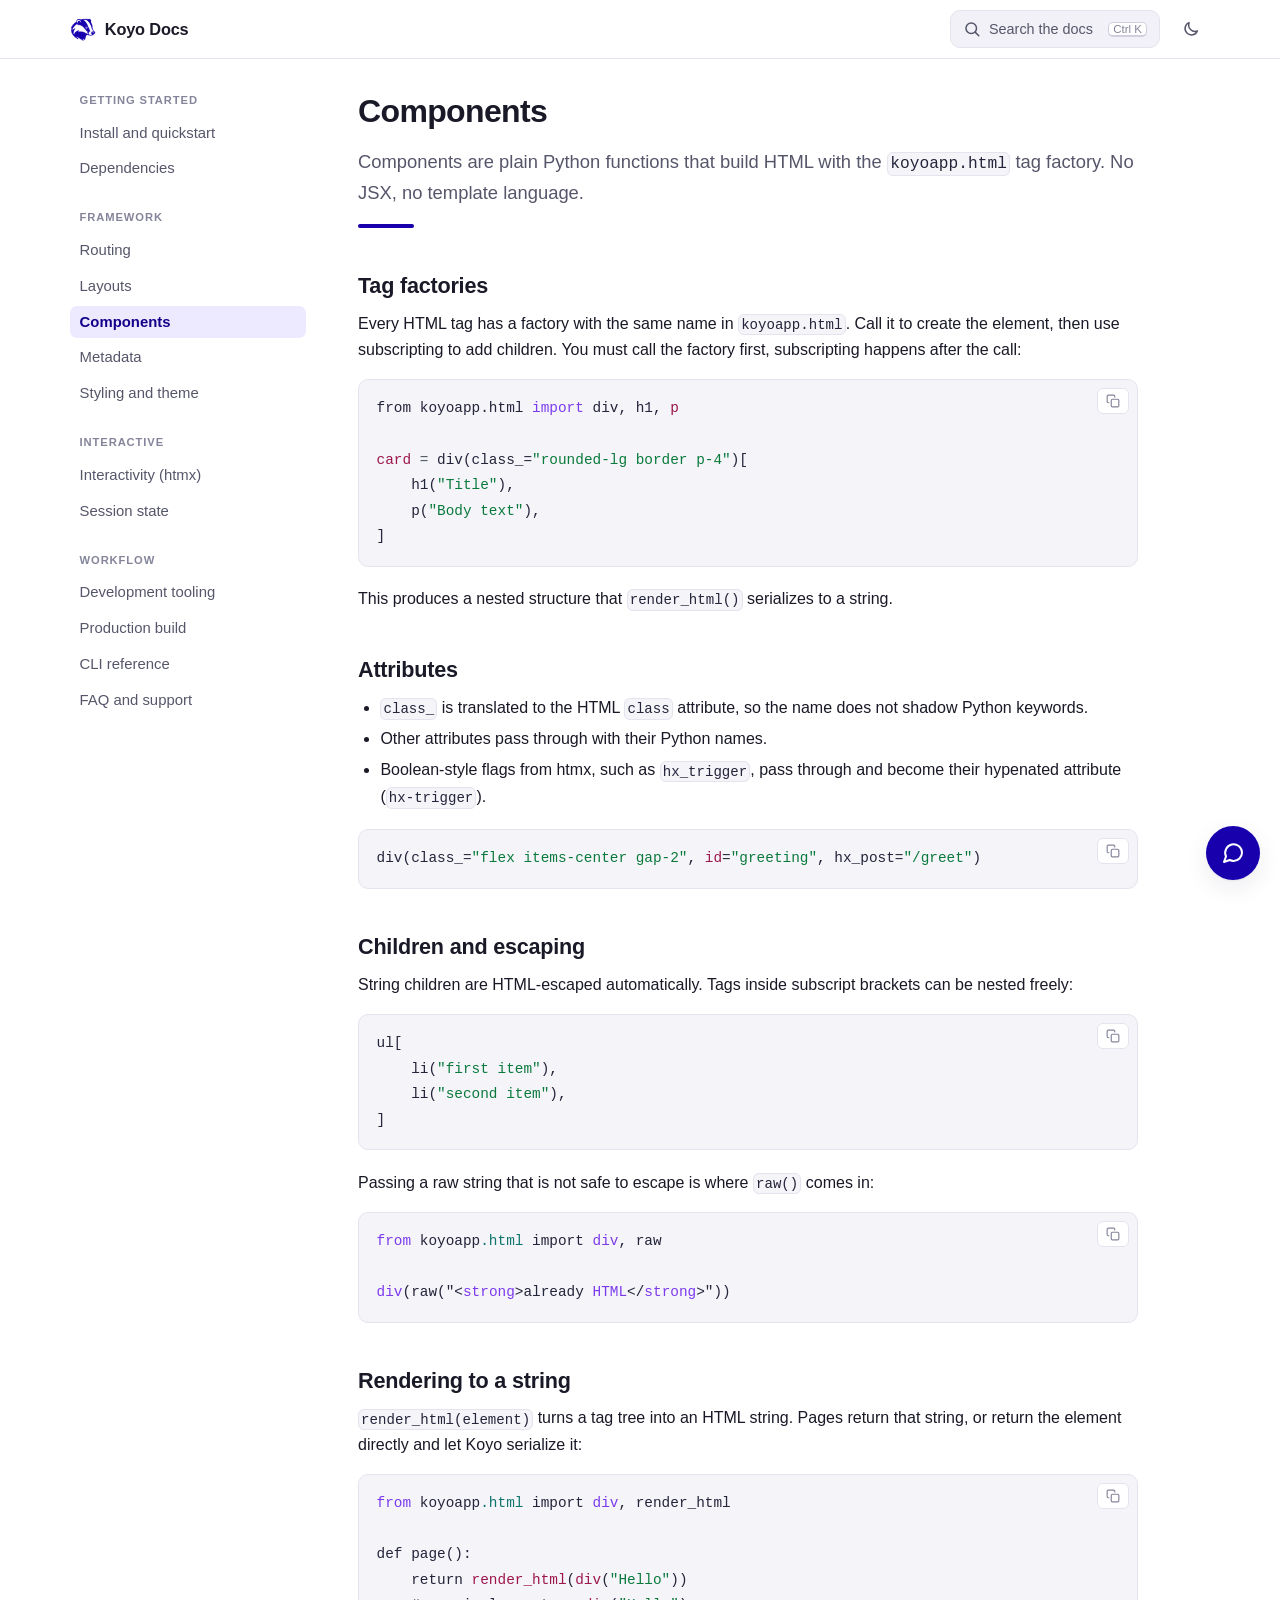
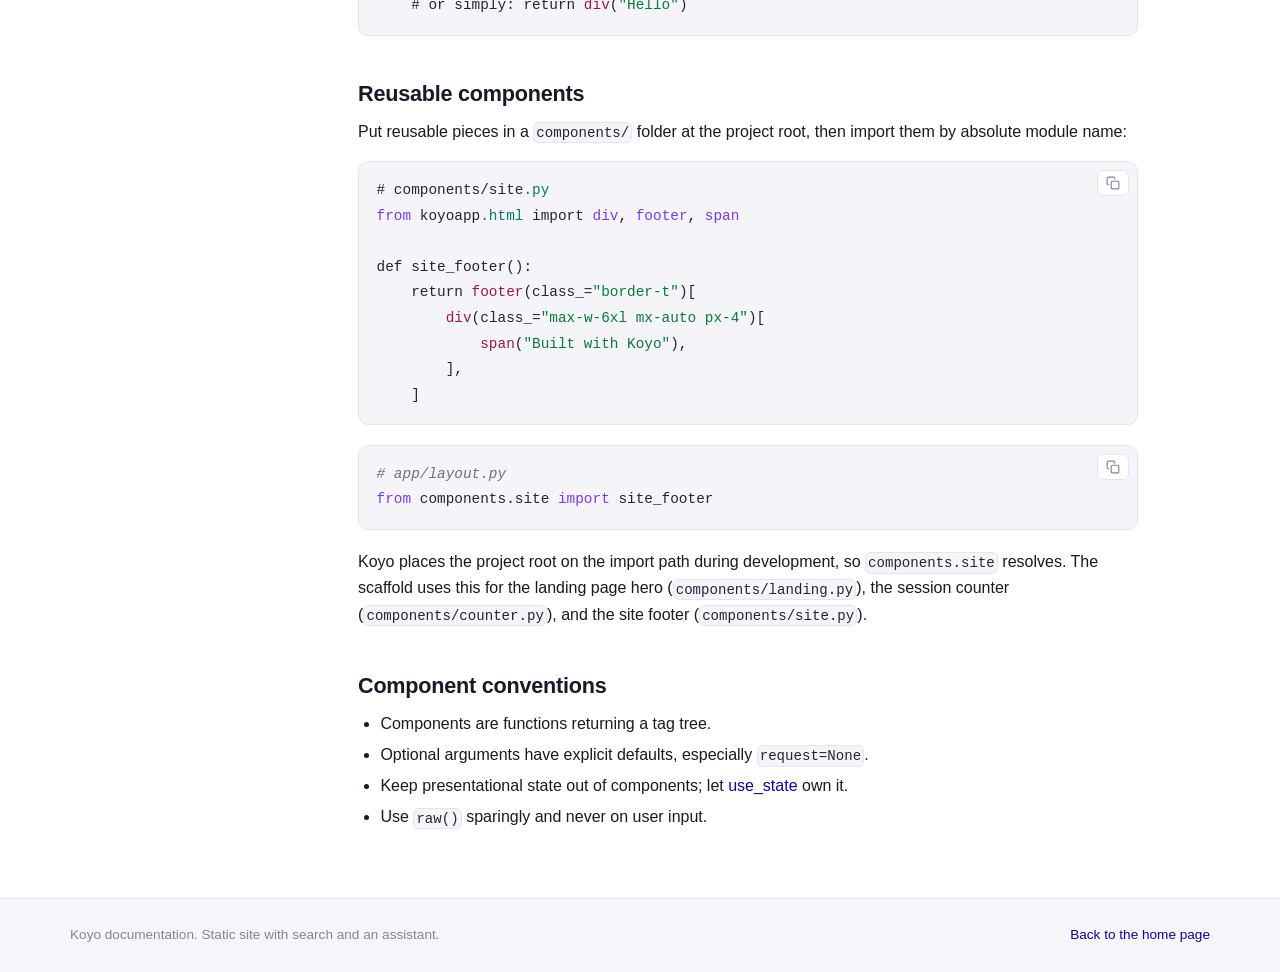
==== docs/components.html @ b1ace638 "update docs for new scaffold" ====
<!doctype html>
<html lang="en">
<head>
<meta charset="utf-8">
<meta name="viewport" content="width=device-width, initial-scale=1">
<meta name="description" content="Build reusable UI with koyoapp.html tag factories, the class_ convention, raw HTML, and a components/ folder.">
<title>Components | Koyo Docs</title>
<link rel="icon" href="assets/favicon.svg" type="image/svg+xml">
<link rel="stylesheet" href="styles.css">
<script src="theme.js"></script>
</head>
<body data-page="components">

<header id="site-header"></header>

<div class="shell">
  <nav class="sidebar" id="sidebar" aria-label="Documentation"></nav>

  <main class="content">
    <article>
      <h1>Components</h1>
      <p class="lede">
        Components are plain Python functions that build HTML with the
        <code>koyoapp.html</code> tag factory. No JSX, no template language.
      </p>
      <div class="rule"></div>

      <section id="tag-factories">
        <h2><a class="anchor" href="#tag-factories">Tag factories<span class="hash">#</span></a></h2>
        <p>
          Every HTML tag has a factory with the same name in
          <code>koyoapp.html</code>. Call it to create the element, then use
          subscripting to add children. You must call the factory first,
          subscripting happens after the call:
        </p>
        <pre><code>from koyoapp.html import div, h1, p

card = div(class_="rounded-lg border p-4")[
    h1("Title"),
    p("Body text"),
]</code></pre>
        <p>
          This produces a nested structure that <code>render_html()</code>
          serializes to a string.
        </p>
      </section>

      <section id="attributes">
        <h2><a class="anchor" href="#attributes">Attributes<span class="hash">#</span></a></h2>
        <ul>
          <li>
            <code>class_</code> is translated to the HTML <code>class</code>
            attribute, so the name does not shadow Python keywords.
          </li>
          <li>Other attributes pass through with their Python names.</li>
          <li>
            Boolean-style flags from htmx, such as <code>hx_trigger</code>,
            pass through and become their hypenated attribute
            (<code>hx-trigger</code>).
          </li>
        </ul>
        <pre><code>div(class_="flex items-center gap-2", id="greeting", hx_post="/greet")</code></pre>
      </section>

      <section id="children">
        <h2><a class="anchor" href="#children">Children and escaping<span class="hash">#</span></a></h2>
        <p>
          String children are HTML-escaped automatically. Tags inside
          subscript brackets can be nested freely:
        </p>
        <pre><code>ul[
    li("first item"),
    li("second item"),
]</code></pre>
        <p>
          Passing a raw string that is not safe to escape is where
          <code>raw()</code> comes in:
        </p>
        <pre><code>from koyoapp.html import div, raw

div(raw("&lt;strong&gt;already HTML&lt;/strong&gt;"))</code></pre>
      </section>

      <section id="render">
        <h2><a class="anchor" href="#render">Rendering to a string<span class="hash">#</span></a></h2>
        <p>
          <code>render_html(element)</code> turns a tag tree into an HTML
          string. Pages return that string, or return the element directly and
          let Koyo serialize it:
        </p>
        <pre><code>from koyoapp.html import div, render_html

def page():
    return render_html(div("Hello"))
    # or simply: return div("Hello")</code></pre>
      </section>

      <section id="reuse">
        <h2><a class="anchor" href="#reuse">Reusable components<span class="hash">#</span></a></h2>
        <p>
          Put reusable pieces in a <code>components/</code> folder at the
          project root, then import them by absolute module name:
        </p>
        <pre><code># components/site.py
from koyoapp.html import div, footer, span

def site_footer():
    return footer(class_="border-t")[
        div(class_="max-w-6xl mx-auto px-4")[
            span("Built with Koyo"),
        ],
    ]</code></pre>
        <pre><code># app/layout.py
from components.site import site_footer</code></pre>
        <p>
          Koyo places the project root on the import path during development,
          so <code>components.site</code> resolves. The scaffold uses this for
          the landing page hero (<code>components/landing.py</code>), the
          session counter (<code>components/counter.py</code>), and the site
          footer (<code>components/site.py</code>).
        </p>
      </section>

      <section id="conventions">
        <h2><a class="anchor" href="#conventions">Component conventions<span class="hash">#</span></a></h2>
        <ul>
          <li>Components are functions returning a tag tree.</li>
          <li>Optional arguments have explicit defaults, especially <code>request=None</code>.</li>
          <li>Keep presentational state out of components; let <a href="state.html">use_state</a> own it.</li>
          <li>Use <code>raw()</code> sparingly and never on user input.</li>
        </ul>
      </section>
    </article>
  </main>
</div>

<footer id="site-footer"></footer>

<script src="nav.js"></script>
<script src="search-index.js"></script>
<script src="app.js"></script>
</body>
</html>
---- docs/styles.css ----
/* Koyo docs shared stylesheet. Light and dark themes are defined entirely
   through CSS custom properties. The theme applied to <html data-theme> is
   decided by docs/theme.js before first paint. No emojis, no hard coded
   colors in rules below. One deliberate corner radius used everywhere. */

:root {
  --bg: #ffffff;
  --bg-soft: #f6f6fa;
  --surface: #ffffff;
  --surface-alt: #f1f1f7;
  --text: #191927;
  --text-muted: #56566b;
  --text-faint: #84849a;
  --border: #e4e4ee;
  --border-strong: #cfcfdd;

  --brand: #1800ad;
  --brand-hover: #13008a;
  --brand-contrast: #ffffff;
  --brand-soft: #edeaff;
  --link: #14009c;
  --link-hover: #100078;

  --code-bg: #f4f4f9;
  --code-text: #24243a;
  --shadow: 0 1px 2px rgba(20, 10, 60, 0.06), 0 8px 24px rgba(20, 10, 60, 0.08);
  --focus: rgba(24, 0, 173, 0.28);

  --syntax-keyword: #7c3aed;
  --syntax-string: #0a7a3c;
  --syntax-number: #b45309;
  --syntax-title: #1e40af;
  --syntax-attr: #0f766e;
  --syntax-comment: #6b7280;
  --syntax-builtin: #9d174d;
  --syntax-punct: #4b5563;

  --radius: 10px;
  --font:
    -apple-system, BlinkMacSystemFont, "Segoe UI", Roboto,
    "Helvetica Neue", Arial, sans-serif;
  --mono: ui-monospace, SFMono-Regular, Menlo, Consolas, "Liberation Mono",
    monospace;
}

html[data-theme="dark"] {
  --bg: #0f0f18;
  --bg-soft: #131320;
  --surface: #15151f;
  --surface-alt: #1a1a26;
  --text: #ecedf5;
  --text-muted: #a3a4ba;
  --text-faint: #7b7c92;
  --border: #26263a;
  --border-strong: #34344c;

  --brand: #1800ad;
  --brand-hover: #5947f0;
  --brand-contrast: #ffffff;
  --brand-soft: rgba(24, 0, 173, 0.35);
  --link: #9b8dff;
  --link-hover: #b3a7ff;

  --code-bg: #171722;
  --code-text: #e6e6f3;
  --shadow: 0 1px 2px rgba(0, 0, 0, 0.4), 0 12px 32px rgba(0, 0, 0, 0.5);
  --focus: rgba(155, 141, 255, 0.4);

  --syntax-keyword: #b39cff;
  --syntax-string: #7ee2a8;
  --syntax-number: #ffce6b;
  --syntax-title: #9cc3ff;
  --syntax-attr: #6fd7cf;
  --syntax-comment: #8a8ba0;
  --syntax-builtin: #f2a7c0;
  --syntax-punct: #c7c8da;
}

* {
  box-sizing: border-box;
}

html {
  -webkit-text-size-adjust: 100%;
}

body {
  margin: 0;
  background: var(--bg);
  color: var(--text);
  font-family: var(--font);
  font-size: 16px;
  line-height: 1.65;
  -webkit-font-smoothing: antialiased;
}

a {
  color: var(--link);
  text-decoration: none;
}

a:hover {
  color: var(--link-hover);
  text-decoration: underline;
}

h1,
h2,
h3,
h4 {
  line-height: 1.25;
  margin: 0 0 0.5em;
}

h1 {
  font-size: 2rem;
  letter-spacing: -0.02em;
}

h2 {
  font-size: 1.35rem;
  letter-spacing: -0.01em;
}

h3 {
  font-size: 1.05rem;
}

p {
  margin: 0 0 1rem;
}

code,
kbd,
pre {
  font-family: var(--mono);
}

code {
  background: var(--code-bg);
  color: var(--code-text);
  padding: 0.12em 0.15em;
  border-radius: 6px;
  font-size: 0.88em;
  border: 1px solid var(--border);
}

pre {
  background: var(--code-bg);
  border: 1px solid var(--border);
  border-radius: var(--radius);
  padding: 1rem 1.1rem;
  overflow-x: auto;
  line-height: 1.6;
  margin: 0 0 1.2rem;
  position: relative;
}

pre code {
  background: none;
  border: 0;
  padding: 0;
  font-size: 0.9rem;
}

.copy-btn {
  position: absolute;
  top: 0.5rem;
  right: 0.5rem;
  z-index: 1;
  display: inline-flex;
  align-items: center;
  gap: 0.35rem;
  height: 26px;
  padding: 0 0.5rem;
  border: 1px solid var(--border);
  border-radius: 6px;
  background: var(--bg);
  color: var(--text-faint);
  font-size: 0.72rem;
  font-family: var(--font);
  line-height: 1;
}

.copy-btn:hover {
  color: var(--text);
  border-color: var(--border-strong);
}

.copy-btn.copied {
  color: var(--link);
  border-color: var(--link);
}

/* Highlight.js token colors follow the theme's variables. */

.hljs-comment,
.hljs-quote {
  color: var(--syntax-comment);
  font-style: italic;
}

.hljs-keyword,
.hljs-selector-tag,
.hljs-literal,
.hljs-doctag,
.hljs-meta .hljs-keyword,
.hljs-section {
  color: var(--syntax-keyword);
}

.hljs-string,
.hljs-regexp,
.hljs-addition,
.hljs-meta .hljs-string {
  color: var(--syntax-string);
}

.hljs-number,
.hljs-symbol,
.hljs-bullet,
.hljs-attribute,
.hljs-link,
.hljs-variable.constant_,
.hljs-meta .hljs-number {
  color: var(--syntax-number);
}

.hljs-title,
.hljs-title.function_,
.hljs-title.class_,
.hljs-name {
  color: var(--syntax-title);
}

.hljs-attr,
.hljs-attribute,
.hljs-tag .hljs-attr,
.hljs-selector-class,
.hljs-selector-id,
.hljs-selector-attr,
.hljs-selector-pseudo {
  color: var(--syntax-attr);
}

.hljs-built_in,
.hljs-type,
.hljs-template-tag,
.hljs-template-variable,
.hljs-variable,
.hljs-property {
  color: var(--syntax-builtin);
}

.hljs-title,
.hljs-operator,
.hljs-punctuation,
.hljs-meta,
.hljs-deletion,
.hljs-emphasis {
  color: var(--syntax-punct);
}

.hljs-emphasis {
  font-style: italic;
}

.hljs-strong {
  font-weight: 700;
}

button {
  font-family: inherit;
  font-size: inherit;
  color: inherit;
  background: none;
  border: 0;
  cursor: pointer;
}

/* Header */

.site-header {
  position: sticky;
  top: 0;
  z-index: 40;
  background: var(--bg);
  border-bottom: 1px solid var(--border);
}

.header-inner {
  max-width: 1180px;
  margin: 0 auto;
  padding: 0 1.25rem;
  height: 58px;
  display: flex;
  align-items: center;
  gap: 0.75rem;
}

.brand {
  display: inline-flex;
  align-items: center;
  gap: 0.55rem;
  font-weight: 700;
  color: var(--text);
  font-size: 1.02rem;
  letter-spacing: -0.01em;
  margin-right: 0.5rem;
}

.brand:hover {
  color: var(--text);
  text-decoration: none;
}

.brand img {
  width: 26px;
  height: 26px;
  border-radius: 7px;
}

.header-spacer {
  flex: 1;
}

.icon-btn {
  display: inline-flex;
  align-items: center;
  justify-content: center;
  width: 38px;
  height: 38px;
  border-radius: var(--radius);
  color: var(--text-muted);
  border: 1px solid transparent;
}

.icon-btn:hover {
  background: var(--surface-alt);
  color: var(--text);
}

.search-button {
  display: inline-flex;
  align-items: center;
  gap: 0.5rem;
  height: 38px;
  padding: 0 0.75rem;
  border-radius: var(--radius);
  border: 1px solid var(--border);
  background: var(--surface-alt);
  color: var(--text-muted);
  font-size: 0.9rem;
  min-width: 210px;
}

.search-button:hover {
  border-color: var(--border-strong);
  background: var(--bg-soft);
  color: var(--text);
}

.kbd {
  display: inline-block;
  border: 1px solid var(--border-strong);
  border-bottom-width: 2px;
  border-radius: 5px;
  padding: 0 0.35em;
  font-size: 0.72rem;
  color: var(--text-faint);
  background: var(--surface);
  margin-left: auto;
  white-space: nowrap;
}

.nav-toggle {
  display: none;
  width: 38px;
  height: 38px;
  border-radius: var(--radius);
  color: var(--text-muted);
  align-items: center;
  justify-content: center;
}

.nav-toggle:hover {
  background: var(--surface-alt);
  color: var(--text);
}

/* Shell grid */

.shell {
  max-width: 1180px;
  margin: 0 auto;
  padding: 2rem 1.25rem 3rem;
  display: grid;
  grid-template-columns: 240px minmax(0, 1fr);
  gap: 3rem;
}

.sidebar {
  position: sticky;
  top: 74px;
  align-self: start;
  max-height: calc(100vh - 90px);
  overflow-y: auto;
  padding-right: 0.25rem;
}

.nav-group {
  margin-bottom: 1.5rem;
}

.nav-label {
  font-size: 0.7rem;
  font-weight: 700;
  text-transform: uppercase;
  letter-spacing: 0.08em;
  color: var(--text-faint);
  margin: 0 0 0.5rem;
  padding: 0 0.6rem;
}

.nav-list {
  list-style: none;
  margin: 0;
  padding: 0;
}

.nav-list a {
  display: block;
  padding: 0.32rem 0.6rem;
  border-radius: 7px;
  color: var(--text-muted);
  font-size: 0.93rem;
  line-height: 1.4;
}

.nav-list a:hover {
  background: var(--surface-alt);
  color: var(--text);
  text-decoration: none;
}

.nav-list a.active {
  background: var(--brand-soft);
  color: var(--brand-hover);
  font-weight: 600;
}

/* Content */

.content {
  min-width: 0;
}

.content article {
  max-width: 780px;
}

.lede {
  font-size: 1.15rem;
  color: var(--text-muted);
}

.content section {
  margin: 2.4rem 0 0;
  scroll-margin-top: 80px;
}

.content h2 {
  padding-top: 0.4rem;
}

.content h2 a.anchor {
  color: var(--text);
}

.content h2 a.anchor:hover {
  color: var(--link);
  text-decoration: none;
}

.content h2 .hash {
  color: var(--text-faint);
  font-weight: 400;
  margin-left: 0.25rem;
  opacity: 0;
  transition: opacity 0.15s ease;
}

.content h2:hover .hash {
  opacity: 1;
}

.rule {
  width: 56px;
  height: 4px;
  border-radius: 2px;
  background: var(--brand);
  margin: 0.2rem 0 1.4rem;
}

ul,
ol {
  margin: 0 0 1.2rem;
  padding-left: 1.4rem;
}

li {
  margin: 0.3rem 0;
}

/* Tables */

.table-wrap {
  overflow-x: auto;
  border: 1px solid var(--border);
  border-radius: var(--radius);
}

table {
  width: 100%;
  border-collapse: collapse;
  font-size: 0.92rem;
}

th,
td {
  text-align: left;
  padding: 0.6rem 0.9rem;
  border-bottom: 1px solid var(--border);
  vertical-align: top;
}

th {
  background: var(--surface-alt);
  font-weight: 600;
}

tr:last-child td {
  border-bottom: 0;
}

/* Buttons and chips */

.btn {
  display: inline-flex;
  align-items: center;
  gap: 0.5rem;
  border-radius: var(--radius);
  padding: 0.6rem 1.15rem;
  font-weight: 600;
  font-size: 0.95rem;
  border: 1px solid var(--border);
  color: var(--text);
  background: var(--surface);
}

.btn:hover {
  border-color: var(--border-strong);
  color: var(--text);
  text-decoration: none;
}

.btn-primary {
  background: var(--brand);
  border-color: var(--brand);
  color: var(--brand-contrast);
}

.btn-primary:hover {
  background: var(--brand-hover);
  border-color: var(--brand-hover);
  color: var(--brand-contrast);
}

.btn-secondary {
  background: var(--surface);
}

.chip {
  display: inline-block;
  border: 1px solid var(--border);
  border-radius: 999px;
  padding: 0.1em 0.6em;
  font-size: 0.75rem;
  color: var(--text-muted);
  background: var(--surface);
}

.chip.brand {
  border-color: var(--brand);
  color: var(--brand);
  background: var(--brand-soft);
}

.note {
  border: 1px solid var(--border);
  border-radius: var(--radius);
  background: var(--bg-soft);
  padding: 0.85rem 1rem;
  margin: 1.2rem 0;
  font-size: 0.95rem;
}

.note p {
  margin: 0;
}

/* Footer */

.site-footer {
  border-top: 1px solid var(--border);
  background: var(--bg-soft);
}

.footer-inner {
  max-width: 1180px;
  margin: 0 auto;
  padding: 1.6rem 1.25rem;
  display: flex;
  flex-wrap: wrap;
  gap: 1rem;
  align-items: center;
  justify-content: space-between;
  color: var(--text-faint);
  font-size: 0.85rem;
}

/* Landing hero */

.hero {
  text-align: center;
  padding: 3.5rem 0 2rem;
}

.hero-logo {
  width: 72px;
  height: 72px;
  background: white;
  border-radius: 100px;
  padding: 8px;
  margin-bottom: 1.4rem;
}

.hero h1 {
  font-size: 2.7rem;
  margin-bottom: 0.4rem;
}

.hero .lede {
  max-width: 620px;
  margin: 0 auto 1.6rem;
}

.hero-actions {
  display: flex;
  gap: 0.75rem;
  justify-content: center;
  flex-wrap: wrap;
  margin-bottom: 3rem;
}

.quickstart {
  text-align: left;
  max-width: 640px;
  margin: 0 auto;
}

.quickstart pre {
  margin: 0;
}

.feature-grid {
  display: grid;
  grid-template-columns: repeat(auto-fit, minmax(220px, 1fr));
  gap: 1.1rem;
  margin: 2.4rem 0;
  text-align: left;
}

.feature-card {
  border: 1px solid var(--border);
  border-radius: var(--radius);
  background: var(--surface);
  padding: 1.15rem 1.25rem;
}

.feature-card h3 {
  margin-bottom: 0.4rem;
}

.feature-card p {
  margin: 0;
  font-size: 0.92rem;
  color: var(--text-muted);
}

/* Search modal */

.modal-backdrop {
  position: fixed;
  inset: 0;
  z-index: 100;
  background: rgba(10, 10, 20, 0.5);
  display: flex;
  align-items: flex-start;
  justify-content: center;
  padding: 12vh 1rem 1rem;
}

html[data-theme="dark"] .modal-backdrop {
  background: rgba(0, 0, 0, 0.6);
}

.search-panel {
  width: 100%;
  max-width: 600px;
  background: var(--bg);
  border: 1px solid var(--border);
  border-radius: var(--radius);
  box-shadow: var(--shadow);
  overflow: hidden;
}

.search-input-row {
  display: flex;
  align-items: center;
  gap: 0.6rem;
  padding: 0.75rem 1rem;
  border-bottom: 1px solid var(--border);
}

.search-input-row svg {
  flex: none;
  color: var(--text-faint);
}

.search-input {
  flex: 1;
  border: 0;
  background: none;
  color: var(--text);
  font-size: 1rem;
  font-family: inherit;
  outline: none;
}

.search-results {
  max-height: 46vh;
  overflow-y: auto;
  padding: 0.4rem;
}

.search-result {
  display: block;
  padding: 0.65rem 0.85rem;
  border-radius: 8px;
  color: var(--text);
}

.search-result:hover {
  background: var(--surface-alt);
  text-decoration: none;
}

.search-result.active {
  background: var(--brand-soft);
}

.search-result .sr-title {
  font-weight: 600;
  color: var(--text);
}

.search-result.active .sr-title {
  color: var(--brand-hover);
}

.search-result .sr-meta {
  font-size: 0.78rem;
  color: var(--text-faint);
  margin-top: 0.1rem;
}

.search-result .sr-excerpt {
  font-size: 0.86rem;
  color: var(--text-muted);
  margin-top: 0.25rem;
}

.search-empty {
  padding: 1rem 1.2rem;
  color: var(--text-muted);
  font-size: 0.92rem;
}

.search-hints {
  display: flex;
  gap: 1rem;
  padding: 0.6rem 1rem;
  border-top: 1px solid var(--border);
  color: var(--text-faint);
  font-size: 0.8rem;
}

/* Chat */

.chat-fab {
  position: fixed;
  right: 1.25rem;
  bottom: 1.25rem;
  z-index: 60;
  width: 54px;
  height: 54px;
  border-radius: 50%;
  background: var(--brand);
  color: var(--brand-contrast);
  display: flex;
  align-items: center;
  justify-content: center;
  box-shadow: var(--shadow);
}

.chat-fab:hover {
  background: var(--brand-hover);
}

.chat-panel {
  position: fixed;
  right: 1.25rem;
  bottom: 5rem;
  z-index: 70;
  width: min(380px, calc(100vw - 2.5rem));
  height: min(520px, calc(100vh - 6rem));
  background: var(--bg);
  border: 1px solid var(--border);
  border-radius: var(--radius);
  box-shadow: var(--shadow);
  display: flex;
  flex-direction: column;
  overflow: hidden;
}

.chat-panel[hidden] {
  display: none;
}

.chat-header {
  padding: 0.8rem 1rem;
  border-bottom: 1px solid var(--border);
  background: var(--bg-soft);
  font-weight: 700;
  display: flex;
  align-items: center;
  justify-content: space-between;
}

.chat-header .chat-title {
  display: inline-flex;
  align-items: center;
  gap: 0.5rem;
}

.chat-header .chat-sub {
  font-weight: 400;
  font-size: 0.78rem;
  color: var(--text-faint);
  display: block;
}

.chat-messages {
  flex: 1;
  overflow-y: auto;
  padding: 1rem;
  display: flex;
  flex-direction: column;
  gap: 0.75rem;
}

.msg {
  max-width: 90%;
  padding: 0.6rem 0.85rem;
  border-radius: var(--radius);
  font-size: 0.92rem;
  line-height: 1.55;
  word-break: break-word;
}

.msg.user {
  align-self: flex-end;
  background: var(--brand);
  color: var(--brand-contrast);
  white-space: pre-wrap;
}

.msg.assistant {
  align-self: flex-start;
  background: var(--surface-alt);
  color: var(--text);
}

.msg.assistant p {
  margin: 0 0 0.6rem;
}

.msg.assistant p:last-child {
  margin-bottom: 0;
}

.msg.assistant ul,
.msg.assistant ol {
  margin: 0 0 0.6rem;
  padding-left: 1.3rem;
}

.msg.assistant pre {
  margin: 0.6rem 0;
  background: var(--bg);
}

.msg.assistant code {
  background: var(--bg);
}

.msg.error {
  align-self: flex-start;
  background: var(--bg-soft);
  border: 1px solid var(--border);
  color: var(--text-muted);
  font-size: 0.86rem;
  white-space: pre-wrap;
}

.msg.banner {
  align-self: stretch;
  background: var(--bg-soft);
  border: 1px solid var(--border);
  color: var(--text-muted);
  text-align: center;
  font-size: 0.88rem;
}

.chat-input-row {
  display: flex;
  gap: 0.6rem;
  padding: 0.75rem;
  border-top: 1px solid var(--border);
}

.chat-input {
  flex: 1;
  padding: 0.55rem 0.8rem;
  border-radius: var(--radius);
  border: 1px solid var(--border);
  background: var(--surface);
  color: var(--text);
  font-family: inherit;
  font-size: 0.92rem;
  outline: none;
}

.chat-input:focus {
  border-color: var(--brand);
  box-shadow: 0 0 0 3px var(--focus);
}

.chat-send {
  border-radius: var(--radius);
  background: var(--brand);
  color: var(--brand-contrast);
  padding: 0 1rem;
  font-weight: 600;
}

.chat-send:hover {
  background: var(--brand-hover);
}

.chat-send:disabled {
  opacity: 0.5;
  cursor: default;
}

/* Utility */

.sr-only {
  position: absolute;
  width: 1px;
  height: 1px;
  padding: 0;
  margin: -1px;
  overflow: hidden;
  clip: rect(0 0 0 0);
  white-space: nowrap;
  border: 0;
}

[hidden] {
  display: none !important;
}

/* Responsive */

@media (max-width: 880px) {
  .shell {
    grid-template-columns: 1fr;
    gap: 0;
  }

  .sidebar {
    position: fixed;
    top: 0;
    bottom: 0;
    left: 0;
    z-index: 90;
    width: min(300px, 84vw);
    background: var(--bg);
    border-right: 1px solid var(--border);
    padding: 4.5rem 1rem 2rem;
    margin: 0;
    transform: translateX(-102%);
    transition: transform 0.2s ease;
    max-height: none;
  }

  body.nav-open .sidebar {
    transform: none;
  }

  body.nav-open::after {
    content: "";
    position: fixed;
    inset: 0;
    z-index: 80;
    background: rgba(10, 10, 20, 0.5);
  }

  .nav-toggle {
    display: inline-flex;
  }

  .search-button {
    min-width: 38px;
    justify-content: center;
  }

  .search-button .search-label {
    display: none;
  }

  .search-button .kbd {
    display: none;
  }

  .hero h1 {
    font-size: 2.1rem;
  }
}

@media (max-width: 560px) {
  .shell {
    padding: 1.5rem 1rem 2.5rem;
  }

  .hero {
    padding-top: 2rem;
  }
}

@media (prefers-reduced-motion: reduce) {
  * {
    transition: none !important;
    animation: none !important;
  }
}
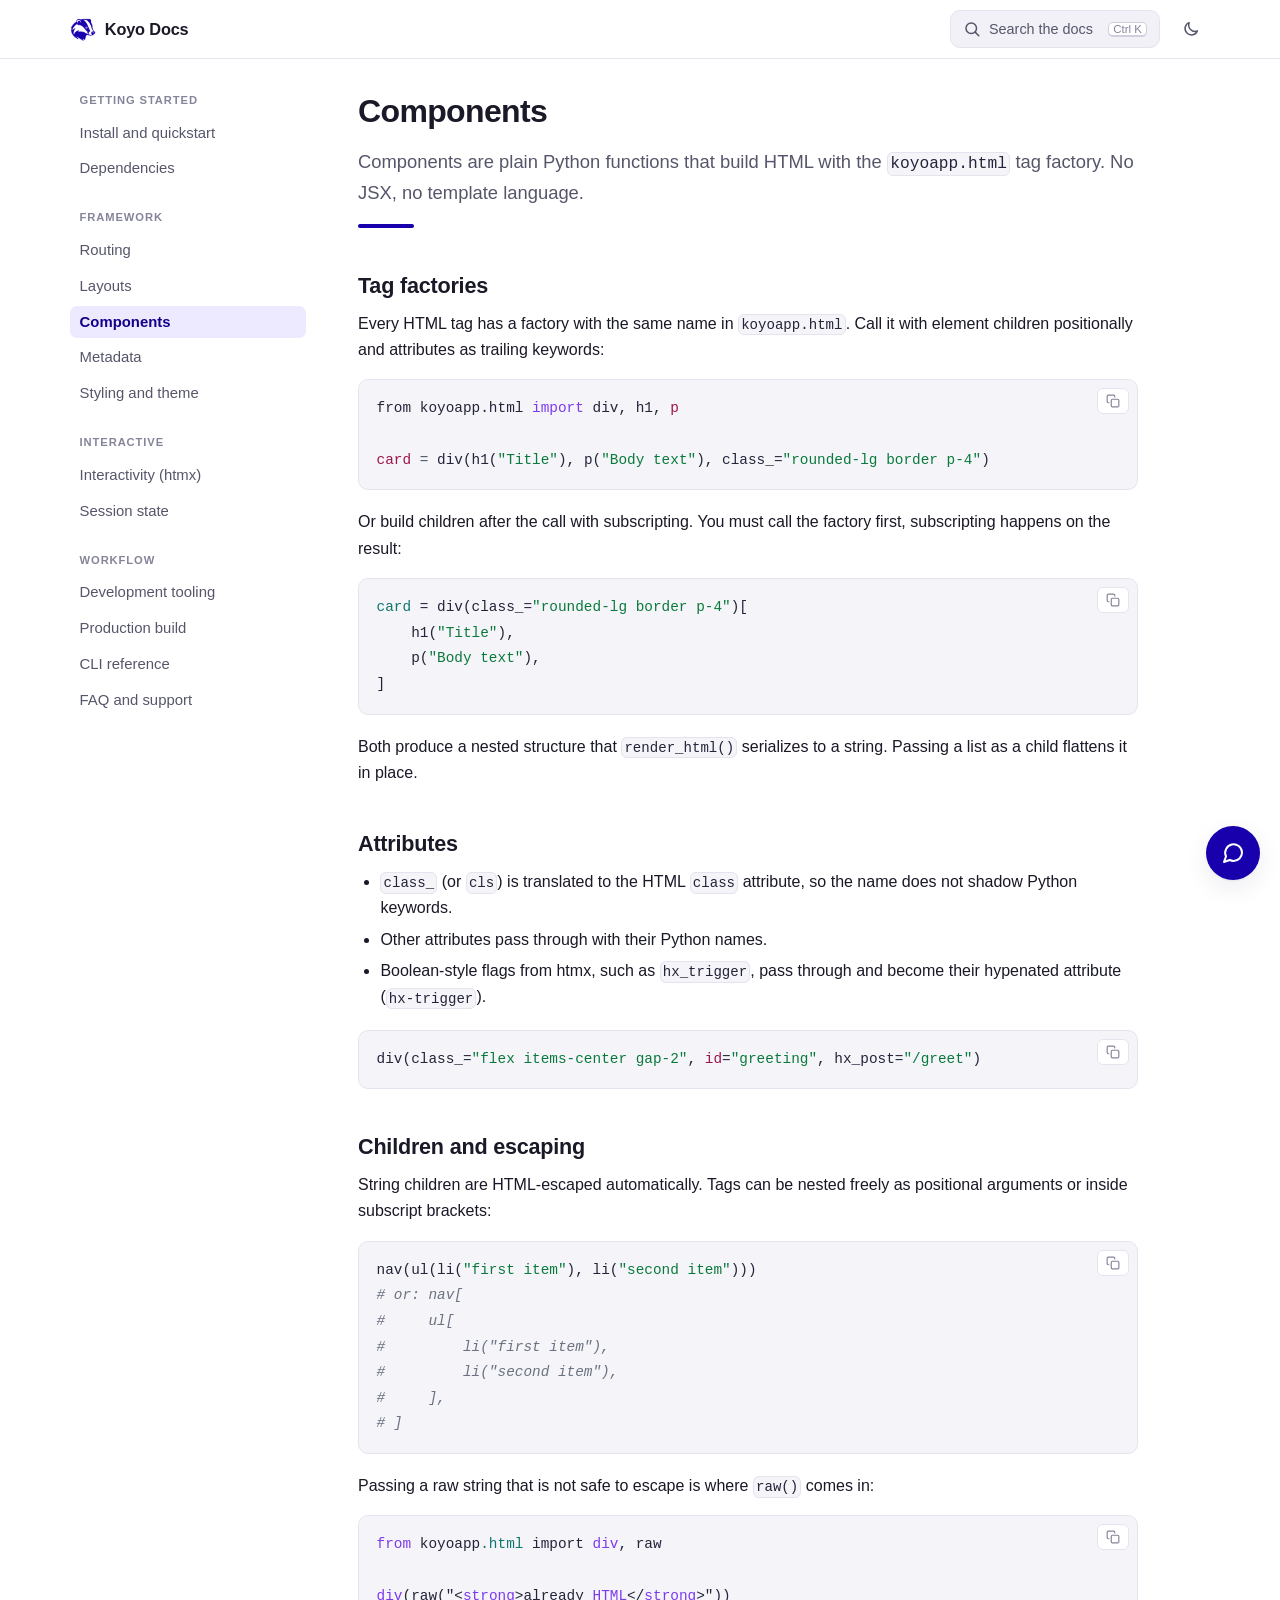
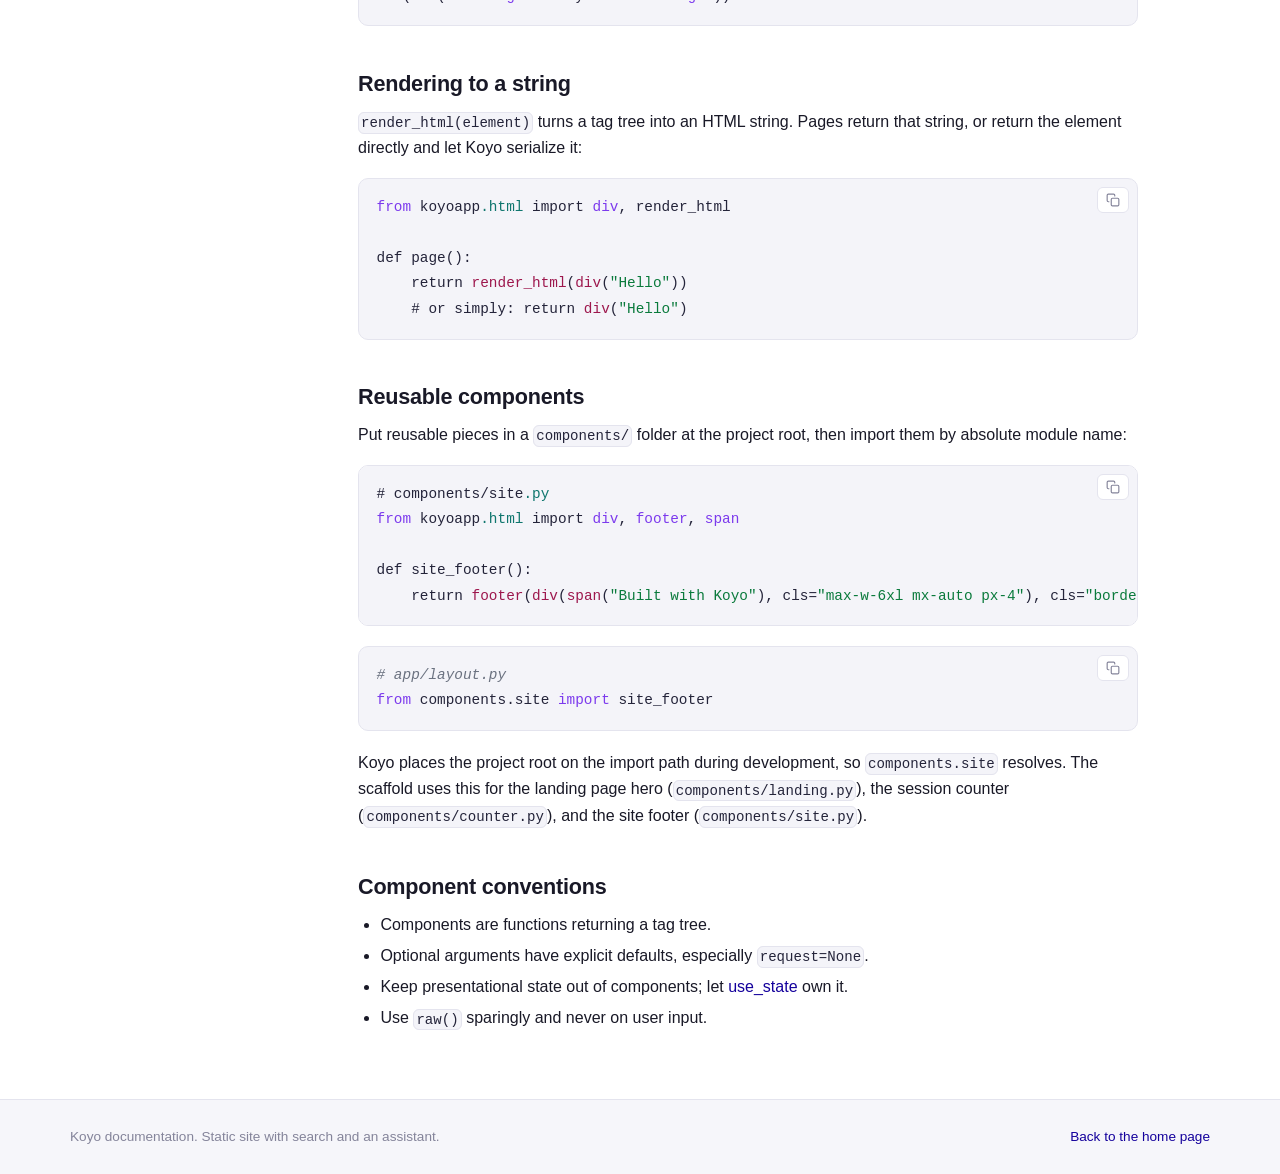
==== commit 4f4ccdd5: "document positional children, cls alias, and koyoapp upgrade pinning" ====
--- a/docs/components.html
+++ b/docs/components.html
@@ -27,21 +27,27 @@
 
       <section id="tag-factories">
         <h2><a class="anchor" href="#tag-factories">Tag factories<span class="hash">#</span></a></h2>
-        <p>
+<p>
           Every HTML tag has a factory with the same name in
-          <code>koyoapp.html</code>. Call it to create the element, then use
-          subscripting to add children. You must call the factory first,
-          subscripting happens after the call:
+          <code>koyoapp.html</code>. Call it with element children
+          positionally and attributes as trailing keywords:
         </p>
         <pre><code>from koyoapp.html import div, h1, p
 
-card = div(class_="rounded-lg border p-4")[
+card = div(h1("Title"), p("Body text"), class_="rounded-lg border p-4")
+</code></pre>
+        <p>
+          Or build children after the call with subscripting. You must call
+          the factory first, subscripting happens on the result:
+        </p>
+        <pre><code>card = div(class_="rounded-lg border p-4")[
     h1("Title"),
     p("Body text"),
 ]</code></pre>
         <p>
-          This produces a nested structure that <code>render_html()</code>
-          serializes to a string.
+          Both produce a nested structure that <code>render_html()</code>
+          serializes to a string. Passing a list as a child flattens it in
+          place.
         </p>
       </section>
 
@@ -49,8 +55,9 @@
         <h2><a class="anchor" href="#attributes">Attributes<span class="hash">#</span></a></h2>
         <ul>
           <li>
-            <code>class_</code> is translated to the HTML <code>class</code>
-            attribute, so the name does not shadow Python keywords.
+            <code>class_</code> (or <code>cls</code>) is translated to the
+            HTML <code>class</code> attribute, so the name does not shadow
+            Python keywords.
           </li>
           <li>Other attributes pass through with their Python names.</li>
           <li>
@@ -65,13 +72,16 @@
       <section id="children">
         <h2><a class="anchor" href="#children">Children and escaping<span class="hash">#</span></a></h2>
         <p>
-          String children are HTML-escaped automatically. Tags inside
-          subscript brackets can be nested freely:
+          String children are HTML-escaped automatically. Tags can be nested
+          freely as positional arguments or inside subscript brackets:
         </p>
-        <pre><code>ul[
-    li("first item"),
-    li("second item"),
-]</code></pre>
+        <pre><code>nav(ul(li("first item"), li("second item")))
+# or: nav[
+#     ul[
+#         li("first item"),
+#         li("second item"),
+#     ],
+# ]</code></pre>
         <p>
           Passing a raw string that is not safe to escape is where
           <code>raw()</code> comes in:
@@ -105,11 +115,7 @@
 from koyoapp.html import div, footer, span
 
 def site_footer():
-    return footer(class_="border-t")[
-        div(class_="max-w-6xl mx-auto px-4")[
-            span("Built with Koyo"),
-        ],
-    ]</code></pre>
+    return footer(div(span("Built with Koyo"), cls="max-w-6xl mx-auto px-4"), cls="border-t")</code></pre>
         <pre><code># app/layout.py
 from components.site import site_footer</code></pre>
         <p>
